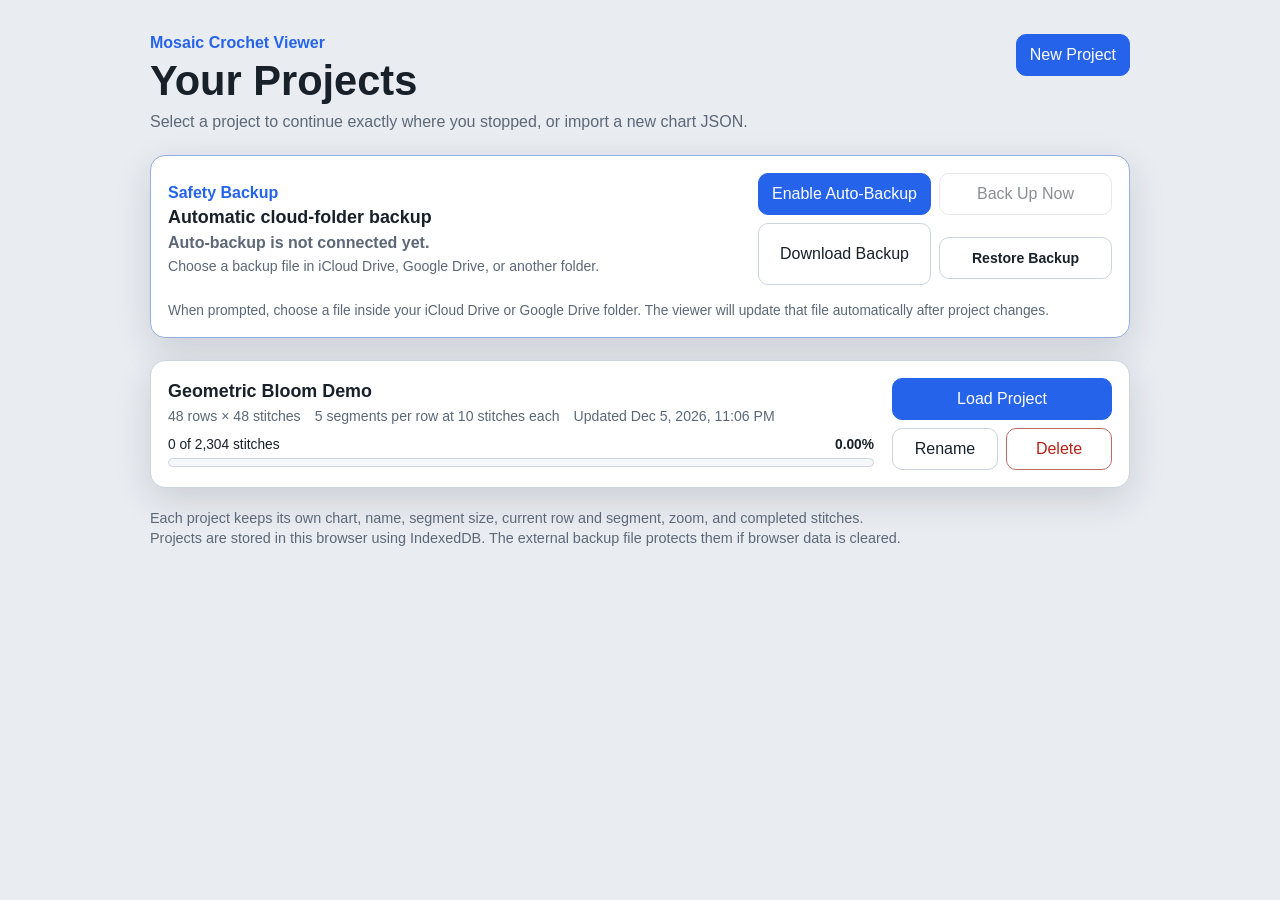
==== viewer.html @ dee134c7 "Add files via upload" ====
<!doctype html>
<html lang="en">
<head>
  <meta charset="utf-8">
  <meta name="viewport" content="width=device-width, initial-scale=1">
  <meta name="color-scheme" content="light dark">
  <title>Mosaic Crochet Viewer</title>
  <link rel="stylesheet" href="viewer.css">
</head>
<body>
  <header class="topbar">
    <div>
      <h1>Mosaic Crochet Viewer</h1>
      <p><strong id="projectName">Loading project...</strong> <span id="chartSummary"></span></p>
    </div>
    <div class="top-actions">
      <button id="changeProject" class="primary" type="button">Change Project</button>
      <button id="newProject" type="button">New Project</button>
      <span id="backupStatusChip" class="backup-chip">Checking backup...</span>
      <button id="backupNow" type="button">Back Up Now</button>
      <button id="exportProgress" type="button">Export progress</button>
      <label class="file-button">
        Import progress
        <input id="importProgress" type="file" accept="application/json,.json">
      </label>
    </div>
  </header>

  <main class="app-layout">
    <aside class="sidebar" aria-label="Chart controls">
      <section class="panel current-panel">
        <h2>Current segment</h2>

        <div class="current-position">
          <div>
            <span class="position-label">Row</span>
            <strong id="currentRow">1</strong>
          </div>
          <div>
            <span class="position-label">Segment</span>
            <strong><span id="currentSegment">1</span> of <span id="segmentTotal">5</span></strong>
          </div>
        </div>

        <p id="segmentRange" class="segment-range">Stitches 1–10</p>

        <div class="segment-size-grid">
          <label>
            Segment size
            <input id="segmentSizeInput" type="number" min="1" max="48" step="1" inputmode="numeric" value="10">
          </label>
          <button id="applySegmentSize" type="button">Apply size</button>
        </div>
        <p id="segmentSizeStatus" class="subtle-note">10 stitches per segment</p>

        <div class="control-grid two">
          <button id="previousSegment" type="button">Previous segment</button>
          <button id="nextSegment" type="button">Next segment</button>
          <button id="toggleSegment" type="button">Complete segment</button>
          <button id="completeNext" class="primary" type="button">Complete &amp; next</button>
        </div>

        <div class="jump-grid">
          <label>
            Row
            <input id="jumpRow" type="number" min="1" max="48" value="1">
          </label>
          <label>
            Segment
            <input id="jumpSegment" type="number" min="1" max="5" value="1">
          </label>
          <button id="jumpButton" type="button">Go</button>
        </div>
      </section>

      <section class="panel">
        <h2>Current segment stitches</h2>
        <dl class="row-details">
          <div>
            <dt>Working color</dt>
            <dd><span id="workingColorSwatch" class="color-swatch"></span><span id="workingColor">-</span></dd>
          </div>
          <div><dt>Stitch range</dt><dd id="detailSegmentRange">1–10</dd></div>
          <div><dt>Segment size</dt><dd id="detailSegmentSize">10 stitches</dd></div>
          <div><dt>Single crochet</dt><dd id="singleCount">0</dd></div>
          <div><dt>Double crochet</dt><dd id="doubleCount">0</dd></div>
          <div><dt>Border stitches</dt><dd id="borderCount">0</dd></div>
          <div><dt>Completed</dt><dd id="segmentCompleted">0 of 10</dd></div>
        </dl>

        <div class="segment-progress-track" role="progressbar" aria-label="Current segment progress" aria-valuemin="0" aria-valuemax="10" aria-valuenow="0">
          <div id="segmentProgressBar" class="segment-progress-bar"></div>
        </div>
      </section>

      <section class="panel">
        <h2>Current row</h2>
        <dl class="row-details">
          <div><dt>Row complete</dt><dd id="rowPercent">0%</dd></div>
        </dl>
        <div class="control-grid two">
          <button id="completeRow" type="button">Complete row</button>
          <button id="clearRow" type="button">Clear row</button>
        </div>
      </section>

      <section class="panel">
        <h2>Overall progress</h2>
        <div class="progress-numbers">
          <strong id="completedCount">0</strong>
          <span>of <span id="totalCount">2,304</span> stitches</span>
        </div>
        <div class="progress-track" role="progressbar" aria-label="Overall chart progress" aria-valuemin="0" aria-valuemax="100" aria-valuenow="0">
          <div id="progressBar" class="progress-bar"></div>
        </div>
        <p id="overallPercent" class="percent-label">0.00%</p>
        <button id="resetProgress" class="danger full" type="button">Reset all progress</button>
      </section>

      <section class="panel">
        <h2>View</h2>

        <label class="range-label" for="cellSize">
          Zoom <span id="cellSizeValue">44 px per stitch</span>
        </label>
        <input id="cellSize" type="range" min="4" max="120" step="1" value="44">

        <p id="retinaInfo" class="render-note">Retina rendering will be detected automatically.</p>

        <div class="control-grid two top-gap">
          <button id="zoomOut" type="button">− Zoom</button>
          <button id="zoomIn" type="button">+ Zoom</button>
          <button id="fitSegment" class="primary" type="button">Fit segment</button>
          <button id="fitWidth" type="button">Fit whole chart</button>
          <button id="scrollCurrent" class="full-grid" type="button">Find current segment</button>
        </div>

        <label class="check-row">
          <input id="focusSegment" type="checkbox" checked>
          Dim everything except the current segment
        </label>
        <label class="check-row"><input id="showGrid" type="checkbox" checked> Show grid lines</label>
        <label class="check-row"><input id="showSymbols" type="checkbox" checked> Show X symbols for double crochet</label>
        <label class="check-row"><input id="showFoundation" type="checkbox"> Show foundation chain</label>
      </section>

      <section class="panel legend-panel">
        <h2>Legend</h2>
        <div id="colorLegend" class="legend-list"></div>
        <div class="stitch-legend">
          <span><strong>blank</strong> single crochet</span>
          <span><strong>×</strong> double crochet</span>
          <span><strong>BS</strong> border stitch</span>
          <span><strong>○</strong> chain</span>
        </div>
      </section>

      <section class="panel tips">
        <h2>Keyboard</h2>
        <p>Left and right move between stitch segments. Up and down move between rows. Space completes or clears the current segment. Enter completes it and advances.</p>
        <p>You can change the segment size to 1, 10, 15, 38, or any other stitch count up to the full row width. Only cells containing an X are double crochet.</p>
      </section>
    </aside>

    <section class="chart-section" aria-label="Interactive crochet chart">
      <div class="chart-toolbar">
        <span id="status" class="status" aria-live="polite">Loading chart...</span>
        <strong id="focusLabel" class="focus-label">Row 1 · Segment 1 · Stitches 1–10</strong>
        <span id="hoverInfo" class="hover-info">Click any cell to select its current-size segment</span>
      </div>

      <div id="chartViewport" class="chart-viewport">
        <div id="chartStage" class="chart-stage">
          <canvas id="chartCanvas" aria-label="Interactive mosaic crochet chart"></canvas>
        </div>
      </div>
    </section>
  </main>

  <!-- Embedded starter chart data keeps viewer.html working when opened directly. -->
  <script id="embeddedChartData" type="application/json">{
  "schemaVersion": 2,
  "chartId": "original-geometric-bloom-demo-v1",
  "title": "Original Geometric Bloom Demo",
  "source": {
    "type": "original demo",
    "description": "Original geometric sampler created for this public repository.",
    "license": "MIT"
  },
  "dimensions": {
    "rows": 48,
    "stitchesPerRow": 48,
    "foundationRow": 0
  },
  "orientation": {
    "jsonRowOrder": "row 1 through row 48",
    "jsonStitchOrder": "stitch 1 through stitch 48",
    "chartDisplayTopRow": 48,
    "chartDisplayBottomRow": 0,
    "chartDisplayLeftStitch": 48,
    "chartDisplayRightStitch": 1
  },
  "palette": {
    "0": {
      "id": 0,
      "name": "Midnight",
      "hex": "#17324D",
      "rgb": [
        23,
        50,
        77
      ]
    },
    "1": {
      "id": 1,
      "name": "Golden Thread",
      "hex": "#E8B84A",
      "rgb": [
        232,
        184,
        74
      ]
    }
  },
  "stitchCodes": {
    "s": "single crochet (blank cell)",
    "d": "double crochet (X)",
    "b": "border stitch (BS)",
    "c": "chain"
  },
  "foundation": {
    "row": 0,
    "workingColor": "A",
    "colors": "000000000000000000000000000000000000000000000000",
    "stitches": "cccccccccccccccccccccccccccccccccccccccccccccccc"
  },
  "binaryRows": [
    "000000000000000000000000000000000000000000000000",
    "000000000000000000000000000000000000000000000000",
    "000000000000000000000000000000000000000000000000",
    "000000000000000000000000000000000000000000000000",
    "000000000000000000000001100000000000000000000000",
    "000000001000000000000000000000000000000100000000",
    "000000011100000000000000000000000000001110000000",
    "000000110110000000000001100000000000011011000000",
    "000001100011000000000011110000000000110001100000",
    "000000110110000000000111111000000000011011000000",
    "000000011100000000001110011100000000001110000000",
    "000000001000000000011100001110000000000100000000",
    "000000000000000000111000000111000000000000000000",
    "000000000000000001110000000011100000000000000000",
    "000000000000000011100001100001110000000000000000",
    "000000000000000111000011110000111000000000000000",
    "000000000000001110000111111000011100000000000000",
    "000000000000011100001110011100001110000000000000",
    "000000000000111000111101101111000111000000000000",
    "000000000001110000111001100111000011100000000000",
    "000000000011100001111101101111100001110000000000",
    "000000000111000011101111111101110000111000000000",
    "000000001110000111000111111000111000011100000000",
    "000010011100001110111111111111011100001110010000",
    "000010011100001110111111111111011100001110010000",
    "000000001110000111000111111000111000011100000000",
    "000000000111000011101111111101110000111000000000",
    "000000000011100001111101101111100001110000000000",
    "000000000001110000111001100111000011100000000000",
    "000000000000111000111101101111000111000000000000",
    "000000000000011100001110011100001110000000000000",
    "000000000000001110000111111000011100000000000000",
    "000000000000000111000011110000111000000000000000",
    "000000000000000011100001100001110000000000000000",
    "000000000000000001110000000011100000000000000000",
    "000000000000000000111000000111000000000000000000",
    "000000001000000000011100001110000000000100000000",
    "000000011100000000001110011100000000001110000000",
    "000000110110000000000111111000000000011011000000",
    "000001100011000000000011110000000000110001100000",
    "000000110110000000000001100000000000011011000000",
    "000000011100000000000000000000000000001110000000",
    "000000001000000000000000000000000000000100000000",
    "000000000000000000000001100000000000000000000000",
    "000000000000000000000000000000000000000000000000",
    "000000000000000000000000000000000000000000000000",
    "000000000000000000000000000000000000000000000000",
    "000000000000000000000000000000000000000000000000"
  ],
  "rows": [
    {
      "number": 1,
      "workingColor": "A",
      "colors": "000000000000000000000000000000000000000000000000",
      "stitches": "bssssssssssssssssssssssssssssssssssssssssssssssb"
    },
    {
      "number": 2,
      "workingColor": "B",
      "colors": "000000000000000000000000000000000000000000000000",
      "stitches": "bssssssssssssssssssssssssssssssssssssssssssssssb"
    },
    {
      "number": 3,
      "workingColor": "A",
      "colors": "000000000000000000000000000000000000000000000000",
      "stitches": "bssssssssssssssssssssssssssssssssssssssssssssssb"
    },
    {
      "number": 4,
      "workingColor": "B",
      "colors": "000000000000000000000000000000000000000000000000",
      "stitches": "bssssssssssssssssssssssssssssssssssssssssssssssb"
    },
    {
      "number": 5,
      "workingColor": "A",
      "colors": "000000000000000000000001100000000000000000000000",
      "stitches": "bssssssssssssssssssssssddssssssssssssssssssssssb"
    },
    {
      "number": 6,
      "workingColor": "B",
      "colors": "000000001000000000000000000000000000000100000000",
      "stitches": "bsssssssdssssssssssssssssssssssssssssssdsssssssb"
    },
    {
      "number": 7,
      "workingColor": "A",
      "colors": "000000011100000000000000000000000000001110000000",
      "stitches": "bssssssdddssssssssssssssssssssssssssssdddssssssb"
    },
    {
      "number": 8,
      "workingColor": "B",
      "colors": "000000110110000000000001100000000000011011000000",
      "stitches": "bsssssddsddssssssssssssddssssssssssssddsddsssssb"
    },
    {
      "number": 9,
      "workingColor": "A",
      "colors": "000001100011000000000011110000000000110001100000",
      "stitches": "bssssddsssddssssssssssddddssssssssssddsssddssssb"
    },
    {
      "number": 10,
      "workingColor": "B",
      "colors": "000000110110000000000111111000000000011011000000",
      "stitches": "bsssssddsddssssssssssddddddssssssssssddsddsssssb"
    },
    {
      "number": 11,
      "workingColor": "A",
      "colors": "000000011100000000001110011100000000001110000000",
      "stitches": "bssssssdddssssssssssdddssdddssssssssssdddssssssb"
    },
    {
      "number": 12,
      "workingColor": "B",
      "colors": "000000001000000000011100001110000000000100000000",
      "stitches": "bsssssssdssssssssssdddssssdddssssssssssdsssssssb"
    },
    {
      "number": 13,
      "workingColor": "A",
      "colors": "000000000000000000111000000111000000000000000000",
      "stitches": "bsssssssssssssssssdddssssssdddsssssssssssssssssb"
    },
    {
      "number": 14,
      "workingColor": "B",
      "colors": "000000000000000001110000000011100000000000000000",
      "stitches": "bssssssssssssssssdddssssssssdddssssssssssssssssb"
    },
    {
      "number": 15,
      "workingColor": "A",
      "colors": "000000000000000011100001100001110000000000000000",
      "stitches": "bsssssssssssssssdddssssddssssdddsssssssssssssssb"
    },
    {
      "number": 16,
      "workingColor": "B",
      "colors": "000000000000000111000011110000111000000000000000",
      "stitches": "bssssssssssssssdddssssddddssssdddssssssssssssssb"
    },
    {
      "number": 17,
      "workingColor": "A",
      "colors": "000000000000001110000111111000011100000000000000",
      "stitches": "bsssssssssssssdddssssddddddssssdddsssssssssssssb"
    },
    {
      "number": 18,
      "workingColor": "B",
      "colors": "000000000000011100001110011100001110000000000000",
      "stitches": "bssssssssssssdddssssdddssdddssssdddssssssssssssb"
    },
    {
      "number": 19,
      "workingColor": "A",
      "colors": "000000000000111000111101101111000111000000000000",
      "stitches": "bsssssssssssdddsssddddsddsddddsssdddsssssssssssb"
    },
    {
      "number": 20,
      "workingColor": "B",
      "colors": "000000000001110000111001100111000011100000000000",
      "stitches": "bssssssssssdddssssdddssddssdddssssdddssssssssssb"
    },
    {
      "number": 21,
      "workingColor": "A",
      "colors": "000000000011100001111101101111100001110000000000",
      "stitches": "bsssssssssdddssssdddddsddsdddddssssdddsssssssssb"
    },
    {
      "number": 22,
      "workingColor": "B",
      "colors": "000000000111000011101111111101110000111000000000",
      "stitches": "bssssssssdddssssdddsddddddddsdddssssdddssssssssb"
    },
    {
      "number": 23,
      "workingColor": "A",
      "colors": "000000001110000111000111111000111000011100000000",
      "stitches": "bsssssssdddssssdddsssddddddsssdddssssdddsssssssb"
    },
    {
      "number": 24,
      "workingColor": "B",
      "colors": "000010011100001110111111111111011100001110010000",
      "stitches": "bsssdssdddssssdddsddddddddddddsdddssssdddssdsssb"
    },
    {
      "number": 25,
      "workingColor": "A",
      "colors": "000010011100001110111111111111011100001110010000",
      "stitches": "bsssdssdddssssdddsddddddddddddsdddssssdddssdsssb"
    },
    {
      "number": 26,
      "workingColor": "B",
      "colors": "000000001110000111000111111000111000011100000000",
      "stitches": "bsssssssdddssssdddsssddddddsssdddssssdddsssssssb"
    },
    {
      "number": 27,
      "workingColor": "A",
      "colors": "000000000111000011101111111101110000111000000000",
      "stitches": "bssssssssdddssssdddsddddddddsdddssssdddssssssssb"
    },
    {
      "number": 28,
      "workingColor": "B",
      "colors": "000000000011100001111101101111100001110000000000",
      "stitches": "bsssssssssdddssssdddddsddsdddddssssdddsssssssssb"
    },
    {
      "number": 29,
      "workingColor": "A",
      "colors": "000000000001110000111001100111000011100000000000",
      "stitches": "bssssssssssdddssssdddssddssdddssssdddssssssssssb"
    },
    {
      "number": 30,
      "workingColor": "B",
      "colors": "000000000000111000111101101111000111000000000000",
      "stitches": "bsssssssssssdddsssddddsddsddddsssdddsssssssssssb"
    },
    {
      "number": 31,
      "workingColor": "A",
      "colors": "000000000000011100001110011100001110000000000000",
      "stitches": "bssssssssssssdddssssdddssdddssssdddssssssssssssb"
    },
    {
      "number": 32,
      "workingColor": "B",
      "colors": "000000000000001110000111111000011100000000000000",
      "stitches": "bsssssssssssssdddssssddddddssssdddsssssssssssssb"
    },
    {
      "number": 33,
      "workingColor": "A",
      "colors": "000000000000000111000011110000111000000000000000",
      "stitches": "bssssssssssssssdddssssddddssssdddssssssssssssssb"
    },
    {
      "number": 34,
      "workingColor": "B",
      "colors": "000000000000000011100001100001110000000000000000",
      "stitches": "bsssssssssssssssdddssssddssssdddsssssssssssssssb"
    },
    {
      "number": 35,
      "workingColor": "A",
      "colors": "000000000000000001110000000011100000000000000000",
      "stitches": "bssssssssssssssssdddssssssssdddssssssssssssssssb"
    },
    {
      "number": 36,
      "workingColor": "B",
      "colors": "000000000000000000111000000111000000000000000000",
      "stitches": "bsssssssssssssssssdddssssssdddsssssssssssssssssb"
    },
    {
      "number": 37,
      "workingColor": "A",
      "colors": "000000001000000000011100001110000000000100000000",
      "stitches": "bsssssssdssssssssssdddssssdddssssssssssdsssssssb"
    },
    {
      "number": 38,
      "workingColor": "B",
      "colors": "000000011100000000001110011100000000001110000000",
      "stitches": "bssssssdddssssssssssdddssdddssssssssssdddssssssb"
    },
    {
      "number": 39,
      "workingColor": "A",
      "colors": "000000110110000000000111111000000000011011000000",
      "stitches": "bsssssddsddssssssssssddddddssssssssssddsddsssssb"
    },
    {
      "number": 40,
      "workingColor": "B",
      "colors": "000001100011000000000011110000000000110001100000",
      "stitches": "bssssddsssddssssssssssddddssssssssssddsssddssssb"
    },
    {
      "number": 41,
      "workingColor": "A",
      "colors": "000000110110000000000001100000000000011011000000",
      "stitches": "bsssssddsddssssssssssssddssssssssssssddsddsssssb"
    },
    {
      "number": 42,
      "workingColor": "B",
      "colors": "000000011100000000000000000000000000001110000000",
      "stitches": "bssssssdddssssssssssssssssssssssssssssdddssssssb"
    },
    {
      "number": 43,
      "workingColor": "A",
      "colors": "000000001000000000000000000000000000000100000000",
      "stitches": "bsssssssdssssssssssssssssssssssssssssssdsssssssb"
    },
    {
      "number": 44,
      "workingColor": "B",
      "colors": "000000000000000000000001100000000000000000000000",
      "stitches": "bssssssssssssssssssssssddssssssssssssssssssssssb"
    },
    {
      "number": 45,
      "workingColor": "A",
      "colors": "000000000000000000000000000000000000000000000000",
      "stitches": "bssssssssssssssssssssssssssssssssssssssssssssssb"
    },
    {
      "number": 46,
      "workingColor": "B",
      "colors": "000000000000000000000000000000000000000000000000",
      "stitches": "bssssssssssssssssssssssssssssssssssssssssssssssb"
    },
    {
      "number": 47,
      "workingColor": "A",
      "colors": "000000000000000000000000000000000000000000000000",
      "stitches": "bssssssssssssssssssssssssssssssssssssssssssssssb"
    },
    {
      "number": 48,
      "workingColor": "B",
      "colors": "000000000000000000000000000000000000000000000000",
      "stitches": "bssssssssssssssssssssssssssssssssssssssssssssssb"
    }
  ]
}</script>
  <script src="project-store.js"></script>
  <script src="viewer.js"></script>
</body>
</html>
---- viewer.css ----
:root {
  color-scheme: light dark;
  --page: #e9edf2;
  --panel: #ffffff;
  --panel-soft: #f5f7fa;
  --text: #18202a;
  --muted: #5c6877;
  --border: #ccd4de;
  --accent: #2563eb;
  --accent-text: #ffffff;
  --danger: #b42318;
  --current: #ffb703;
  --shadow: 0 7px 24px rgba(20, 30, 45, 0.12);
}

* { box-sizing: border-box; }

html,
body {
  min-height: 100%;
  margin: 0;
}

body {
  background: var(--page);
  color: var(--text);
  font-family: Inter, ui-sans-serif, -apple-system, BlinkMacSystemFont, "Segoe UI", sans-serif;
}

button,
input {
  font: inherit;
}

button,
.file-button {
  min-height: 40px;
  border: 1px solid var(--border);
  border-radius: 10px;
  background: var(--panel);
  color: var(--text);
  padding: 8px 12px;
  cursor: pointer;
}

button:hover,
.file-button:hover {
  filter: brightness(0.97);
}

button:focus-visible,
input:focus-visible,
.file-button:focus-within {
  outline: 3px solid color-mix(in srgb, var(--accent) 42%, transparent);
  outline-offset: 2px;
}

button.primary {
  border-color: var(--accent);
  background: var(--accent);
  color: var(--accent-text);
}

button.danger {
  color: var(--danger);
  border-color: color-mix(in srgb, var(--danger) 55%, var(--border));
}

button.full {
  width: 100%;
}

input[type="number"] {
  width: 100%;
  min-height: 40px;
  border: 1px solid var(--border);
  border-radius: 9px;
  background: var(--panel);
  color: var(--text);
  padding: 7px 9px;
}

input[type="range"] {
  width: 100%;
}

.file-button {
  display: inline-flex;
  align-items: center;
  justify-content: center;
}

.file-button input {
  position: absolute;
  width: 1px;
  height: 1px;
  opacity: 0;
  pointer-events: none;
}

.topbar {
  min-height: 76px;
  display: flex;
  align-items: center;
  justify-content: space-between;
  gap: 20px;
  padding: 14px 18px;
  border-bottom: 1px solid var(--border);
  background: var(--panel);
}

.topbar h1 {
  margin: 0;
  font-size: 1.35rem;
}

.topbar p {
  margin: 4px 0 0;
  color: var(--muted);
}

.top-actions {
  display: flex;
  flex-wrap: wrap;
  gap: 8px;
}

.app-layout {
  display: grid;
  grid-template-columns: 350px minmax(0, 1fr);
  height: calc(100vh - 76px);
  min-height: 620px;
}

.sidebar {
  overflow-y: auto;
  padding: 14px;
  border-right: 1px solid var(--border);
  background: var(--panel-soft);
}

.panel {
  margin-bottom: 12px;
  padding: 13px;
  border: 1px solid var(--border);
  border-radius: 13px;
  background: var(--panel);
}

.panel h2 {
  margin: 0 0 10px;
  font-size: 1rem;
}

.current-panel {
  border-color: color-mix(in srgb, var(--accent) 45%, var(--border));
}

.current-position {
  display: grid;
  grid-template-columns: 1fr 1fr;
  gap: 9px;
  margin-bottom: 8px;
}

.current-position > div {
  border: 1px solid var(--border);
  border-radius: 10px;
  background: var(--panel-soft);
  padding: 9px 10px;
}

.position-label {
  display: block;
  margin-bottom: 2px;
  color: var(--muted);
  font-size: 0.78rem;
}

.current-position strong {
  font-size: 1.28rem;
}

.segment-range {
  margin: 8px 0 11px;
  text-align: center;
  color: var(--muted);
  font-weight: 600;
}

.control-grid {
  display: grid;
  gap: 8px;
}

.control-grid.two {
  grid-template-columns: repeat(2, minmax(0, 1fr));
}

.full-grid {
  grid-column: 1 / -1;
}

.top-gap {
  margin-top: 10px;
}

.jump-grid {
  display: grid;
  grid-template-columns: 1fr 1fr auto;
  align-items: end;
  gap: 7px;
  margin-top: 10px;
}

.jump-grid label,
.range-label {
  display: block;
  color: var(--muted);
  font-size: 0.85rem;
}

.jump-grid input {
  margin-top: 4px;
}

.row-details {
  display: grid;
  gap: 7px;
  margin: 0 0 11px;
}

.row-details > div {
  display: flex;
  justify-content: space-between;
  gap: 12px;
}

.row-details dt {
  color: var(--muted);
}

.row-details dd {
  display: inline-flex;
  align-items: center;
  gap: 6px;
  margin: 0;
  text-align: right;
  font-weight: 600;
}

.color-swatch {
  width: 15px;
  height: 15px;
  border: 1px solid rgba(0, 0, 0, 0.3);
  border-radius: 4px;
}

.progress-numbers {
  display: flex;
  align-items: baseline;
  gap: 6px;
}

.progress-numbers strong {
  font-size: 1.45rem;
}

.progress-numbers span {
  color: var(--muted);
}

.progress-track,
.segment-progress-track {
  height: 12px;
  overflow: hidden;
  margin-top: 10px;
  border: 1px solid var(--border);
  border-radius: 999px;
  background: var(--panel-soft);
}

.progress-bar,
.segment-progress-bar {
  width: 0;
  height: 100%;
  background: var(--accent);
  transition: width 120ms ease;
}

.segment-progress-bar {
  background: var(--current);
}

.percent-label {
  margin: 7px 0 10px;
  text-align: right;
  color: var(--muted);
}

.render-note {
  margin: 7px 0 0;
  color: var(--muted);
  font-size: 0.82rem;
  line-height: 1.35;
}

.check-row {
  display: flex;
  align-items: center;
  gap: 8px;
  margin-top: 10px;
  cursor: pointer;
}

.legend-list,
.stitch-legend {
  display: grid;
  gap: 7px;
}

.legend-color {
  display: flex;
  align-items: center;
  gap: 8px;
}

.legend-chip {
  width: 24px;
  height: 18px;
  border: 1px solid rgba(0, 0, 0, 0.28);
  border-radius: 4px;
}

.stitch-legend {
  grid-template-columns: 1fr 1fr;
  margin-top: 12px;
  font-size: 0.86rem;
}

.tips p {
  margin: 6px 0 0;
  color: var(--muted);
  font-size: 0.87rem;
  line-height: 1.4;
}

.chart-section {
  min-width: 0;
  min-height: 0;
  display: grid;
  grid-template-rows: auto minmax(0, 1fr);
}

.chart-toolbar {
  display: grid;
  grid-template-columns: minmax(100px, 1fr) auto minmax(180px, 1fr);
  align-items: center;
  gap: 12px;
  padding: 10px 14px;
  border-bottom: 1px solid var(--border);
  background: var(--panel);
}

.status,
.hover-info {
  color: var(--muted);
  font-size: 0.9rem;
}

.hover-info {
  text-align: right;
}

.focus-label {
  border: 1px solid color-mix(in srgb, var(--current) 65%, var(--border));
  border-radius: 999px;
  background: color-mix(in srgb, var(--current) 18%, var(--panel));
  padding: 6px 12px;
  text-align: center;
  white-space: nowrap;
}

.chart-viewport {
  position: relative;
  min-height: 0;
  overflow: auto;
  background:
    linear-gradient(45deg, rgba(100, 110, 125, 0.08) 25%, transparent 25%),
    linear-gradient(-45deg, rgba(100, 110, 125, 0.08) 25%, transparent 25%),
    linear-gradient(45deg, transparent 75%, rgba(100, 110, 125, 0.08) 75%),
    linear-gradient(-45deg, transparent 75%, rgba(100, 110, 125, 0.08) 75%);
  background-position: 0 0, 0 12px, 12px -12px, -12px 0;
  background-size: 24px 24px;
}

.chart-stage {
  position: relative;
  background: #ffffff;
  box-shadow: var(--shadow);
}

#chartCanvas {
  position: absolute;
  display: block;
  background: #ffffff;
  cursor: pointer;
  touch-action: none;
}

@media (max-width: 1000px) {
  .chart-toolbar {
    grid-template-columns: 1fr;
  }

  .hover-info,
  .focus-label {
    text-align: left;
  }

  .focus-label {
    justify-self: start;
  }
}

@media (max-width: 840px) {
  .topbar {
    align-items: flex-start;
    flex-direction: column;
  }

  .app-layout {
    grid-template-columns: 1fr;
    height: auto;
    min-height: 0;
  }

  .sidebar {
    max-height: none;
    border-right: 0;
    border-bottom: 1px solid var(--border);
  }

  .chart-section {
    min-height: 75vh;
  }
}

@media (prefers-color-scheme: dark) {
  :root {
    --page: #10151c;
    --panel: #19212b;
    --panel-soft: #222c38;
    --text: #edf2f8;
    --muted: #aab6c5;
    --border: #3a4656;
    --accent: #78a7ff;
    --accent-text: #08111e;
    --danger: #ff9088;
    --shadow: 0 8px 28px rgba(0, 0, 0, 0.38);
  }
}


.segment-size-grid {
  display: grid;
  grid-template-columns: 1fr auto;
  align-items: end;
  gap: 7px;
  margin: 0 0 10px;
}

.segment-size-grid label {
  display: block;
  color: var(--muted);
  font-size: 0.85rem;
}

.segment-size-grid input {
  margin-top: 4px;
}

.subtle-note {
  margin: 0 0 10px;
  color: var(--muted);
  font-size: 0.83rem;
  line-height: 1.35;
}

@media (max-width: 520px) {
  .segment-size-grid {
    grid-template-columns: 1fr;
  }
}


.backup-chip {
  display: inline-flex;
  align-items: center;
  min-height: 34px;
  border: 1px solid var(--border);
  border-radius: 999px;
  background: var(--panel-soft);
  color: var(--muted);
  padding: 5px 10px;
  font-size: 0.82rem;
  white-space: nowrap;
}

.backup-chip.success {
  border-color: color-mix(in srgb, #16a34a 50%, var(--border));
  color: #15803d;
}

.backup-chip.warning {
  border-color: color-mix(in srgb, var(--danger) 50%, var(--border));
  color: var(--danger);
}

@media (prefers-color-scheme: dark) {
  .backup-chip.success {
    color: #86efac;
  }
}
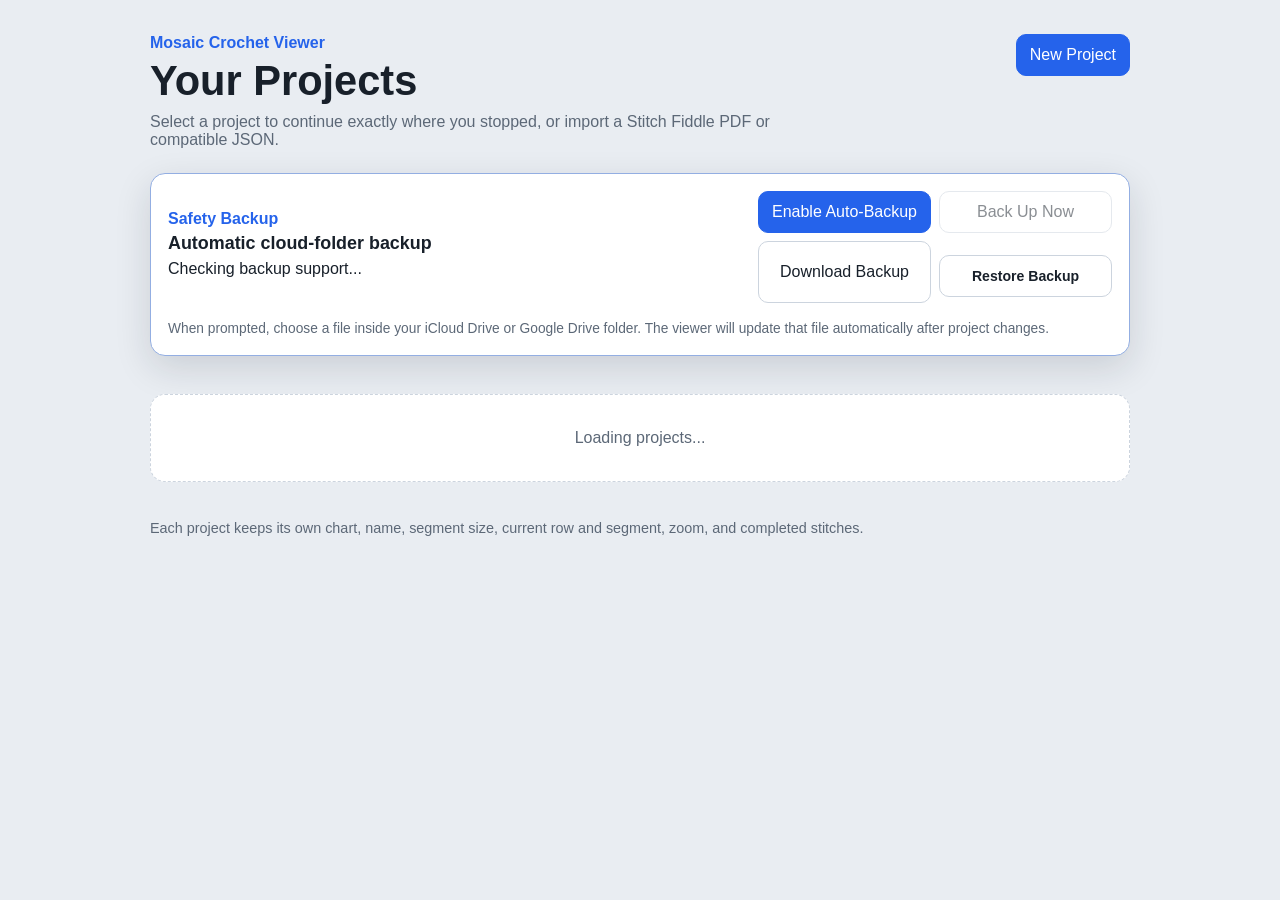
==== commit ec169a4d: "Add files via upload" ====
--- a/viewer.html
+++ b/viewer.html
@@ -5,7 +5,7 @@
   <meta name="viewport" content="width=device-width, initial-scale=1">
   <meta name="color-scheme" content="light dark">
   <title>Mosaic Crochet Viewer</title>
-  <link rel="stylesheet" href="viewer.css">
+  <link rel="stylesheet" href="viewer.css?v=3">
 </head>
 <body>
   <header class="topbar">
@@ -575,7 +575,7 @@
     }
   ]
 }</script>
-  <script src="project-store.js"></script>
-  <script src="viewer.js"></script>
+  <script src="project-store.js?v=3"></script>
+  <script src="viewer.js?v=3"></script>
 </body>
 </html>
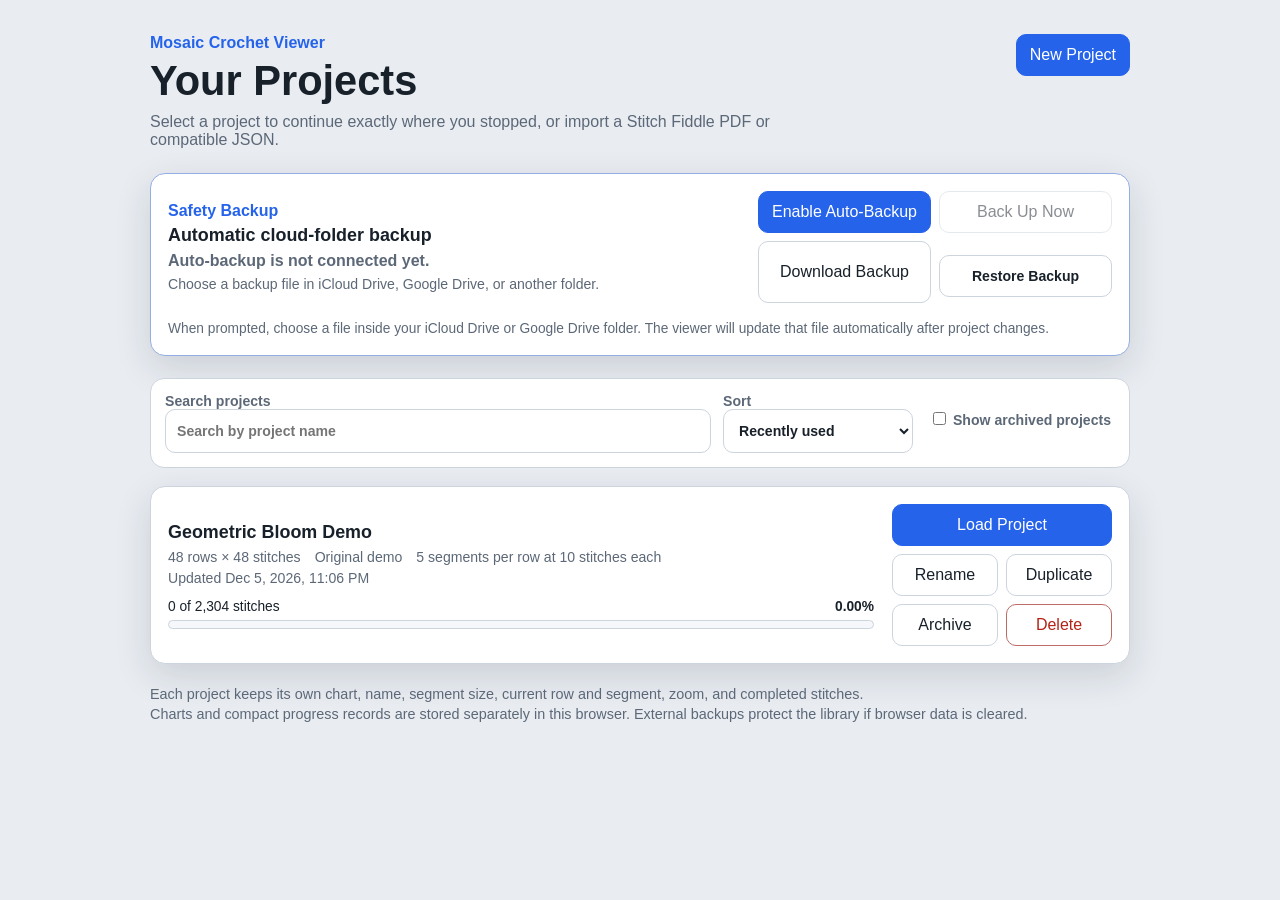
==== commit dd09a153: "Add files via upload" ====
--- a/viewer.html
+++ b/viewer.html
@@ -4,8 +4,13 @@
   <meta charset="utf-8">
   <meta name="viewport" content="width=device-width, initial-scale=1">
   <meta name="color-scheme" content="light dark">
+  <meta name="theme-color" content="#7c3aed">
+  <meta name="apple-mobile-web-app-capable" content="yes">
+  <meta name="apple-mobile-web-app-status-bar-style" content="default">
+  <link rel="manifest" href="manifest.webmanifest">
+  <link rel="apple-touch-icon" href="icons/apple-touch-icon.png">
   <title>Mosaic Crochet Viewer</title>
-  <link rel="stylesheet" href="viewer.css?v=3">
+  <link rel="stylesheet" href="viewer.css?v=4">
 </head>
 <body>
   <header class="topbar">
@@ -16,6 +21,8 @@
     <div class="top-actions">
       <button id="changeProject" class="primary" type="button">Change Project</button>
       <button id="newProject" type="button">New Project</button>
+      <button id="toggleCrochetMode" type="button">Crochet Mode</button>
+      <button id="undoAction" type="button" disabled>Undo</button>
       <span id="backupStatusChip" class="backup-chip">Checking backup...</span>
       <button id="backupNow" type="button">Back Up Now</button>
       <button id="exportProgress" type="button">Export progress</button>
@@ -29,7 +36,7 @@
   <main class="app-layout">
     <aside class="sidebar" aria-label="Chart controls">
       <section class="panel current-panel">
-        <h2>Current segment</h2>
+        <h2>Current position</h2>
 
         <div class="current-position">
           <div>
@@ -40,6 +47,10 @@
             <span class="position-label">Segment</span>
             <strong><span id="currentSegment">1</span> of <span id="segmentTotal">5</span></strong>
           </div>
+          <div>
+            <span class="position-label">Stitch</span>
+            <strong id="currentStitch">1</strong>
+          </div>
         </div>
 
         <p id="segmentRange" class="segment-range">Stitches 1–10</p>
@@ -58,6 +69,16 @@
           <button id="nextSegment" type="button">Next segment</button>
           <button id="toggleSegment" type="button">Complete segment</button>
           <button id="completeNext" class="primary" type="button">Complete &amp; next</button>
+        </div>
+
+        <div class="stitch-control-block">
+          <p class="subtle-note"><strong>Exact stitch:</strong> <span id="stitchPositionLabel">1 of 10 in this segment</span></p>
+          <div class="control-grid two">
+            <button id="previousStitch" type="button">Previous stitch</button>
+            <button id="nextStitch" type="button">Next stitch</button>
+            <button id="toggleStitch" type="button">Complete stitch</button>
+            <button id="completeStitchNext" class="primary" type="button">Complete stitch &amp; next</button>
+          </div>
         </div>
 
         <div class="jump-grid">
@@ -93,6 +114,21 @@
         </div>
       </section>
 
+      <section class="panel row-change-panel" aria-live="polite">
+        <h2>Row guidance</h2>
+        <div class="row-guidance">
+          <div>
+            <span class="position-label">Current row color</span>
+            <strong><span id="currentRowColorSwatch" class="color-swatch"></span> <span id="currentRowColor">-</span></strong>
+          </div>
+          <div>
+            <span class="position-label">Next row color</span>
+            <strong><span id="nextRowColorSwatch" class="color-swatch"></span> <span id="nextRowColor">-</span></strong>
+          </div>
+        </div>
+        <p id="colorChangeNotice" class="subtle-note">Row color guidance will appear here.</p>
+      </section>
+
       <section class="panel">
         <h2>Current row</h2>
         <dl class="row-details">
@@ -132,7 +168,7 @@
           <button id="zoomIn" type="button">+ Zoom</button>
           <button id="fitSegment" class="primary" type="button">Fit segment</button>
           <button id="fitWidth" type="button">Fit whole chart</button>
-          <button id="scrollCurrent" class="full-grid" type="button">Find current segment</button>
+          <button id="scrollCurrent" class="full-grid" type="button">Find active stitch</button>
         </div>
 
         <label class="check-row">
@@ -142,6 +178,14 @@
         <label class="check-row"><input id="showGrid" type="checkbox" checked> Show grid lines</label>
         <label class="check-row"><input id="showSymbols" type="checkbox" checked> Show X symbols for double crochet</label>
         <label class="check-row"><input id="showFoundation" type="checkbox"> Show foundation chain</label>
+        <label class="check-row"><input id="autoCenter" type="checkbox" checked> Keep the active stitch centered</label>
+      </section>
+
+      <section class="panel yarn-editor-panel">
+        <h2>Yarn colors</h2>
+        <p class="subtle-note">Rename or recolor the chart for the yarn being used. Pattern stitches are unchanged.</p>
+        <div id="yarnColorEditor" class="yarn-color-editor"></div>
+        <button id="saveYarnColors" type="button" class="full">Save yarn colors</button>
       </section>
 
       <section class="panel legend-panel">
@@ -157,7 +201,7 @@
 
       <section class="panel tips">
         <h2>Keyboard</h2>
-        <p>Left and right move between stitch segments. Up and down move between rows. Space completes or clears the current segment. Enter completes it and advances.</p>
+        <p>Left and right move between exact stitches. Up and down move between rows. Space completes or clears the active stitch. Enter completes it and advances. Bracket keys move between segments.</p>
         <p>You can change the segment size to 1, 10, 15, 38, or any other stitch count up to the full row width. Only cells containing an X are double crochet.</p>
       </section>
     </aside>
@@ -166,7 +210,7 @@
       <div class="chart-toolbar">
         <span id="status" class="status" aria-live="polite">Loading chart...</span>
         <strong id="focusLabel" class="focus-label">Row 1 · Segment 1 · Stitches 1–10</strong>
-        <span id="hoverInfo" class="hover-info">Click any cell to select its current-size segment</span>
+        <span id="hoverInfo" class="hover-info">Tap any cell to select that exact stitch</span>
       </div>
 
       <div id="chartViewport" class="chart-viewport">
@@ -176,6 +220,17 @@
       </div>
     </section>
   </main>
+
+  <nav id="mobileCrochetDock" class="mobile-crochet-dock" aria-label="Crochet controls">
+    <button id="mobilePrevious" type="button" aria-label="Previous stitch">←</button>
+    <button id="mobileUndo" type="button" disabled>Undo</button>
+    <div class="mobile-position">
+      <strong id="mobilePosition">Row 1 · Stitch 1</strong>
+      <span id="mobileRange">Segment 1</span>
+    </div>
+    <button id="mobileCompleteNext" class="primary" type="button">Complete &amp; Next</button>
+    <button id="mobileNext" type="button" aria-label="Next stitch">→</button>
+  </nav>
 
   <!-- Embedded starter chart data keeps viewer.html working when opened directly. -->
   <script id="embeddedChartData" type="application/json">{
@@ -575,7 +630,8 @@
     }
   ]
 }</script>
-  <script src="project-store.js?v=3"></script>
-  <script src="viewer.js?v=3"></script>
+  <script src="project-store.js?v=4"></script>
+  <script src="viewer.js?v=4"></script>
+  <script src="pwa.js?v=4"></script>
 </body>
 </html>
--- a/viewer.css
+++ b/viewer.css
@@ -522,3 +522,331 @@
     color: #86efac;
   }
 }
+
+
+/* Stability & Mobile release additions */
+.hidden {
+  display: none !important;
+}
+
+.current-position {
+  grid-template-columns: repeat(3, minmax(0, 1fr));
+}
+
+.stitch-control-block {
+  margin-top: 12px;
+  padding-top: 11px;
+  border-top: 1px solid var(--border);
+}
+
+.row-guidance {
+  display: grid;
+  grid-template-columns: 1fr 1fr;
+  gap: 9px;
+}
+
+.row-guidance > div {
+  border: 1px solid var(--border);
+  border-radius: 10px;
+  background: var(--panel-soft);
+  padding: 9px 10px;
+}
+
+.row-guidance strong {
+  display: flex;
+  align-items: center;
+  gap: 6px;
+  margin-top: 3px;
+  font-size: 0.88rem;
+}
+
+.color-change-alert {
+  border-left: 4px solid var(--current);
+  padding-left: 9px;
+  color: var(--text);
+  font-weight: 650;
+}
+
+.yarn-color-editor {
+  display: grid;
+  gap: 10px;
+  margin-bottom: 10px;
+}
+
+.yarn-color-row {
+  display: grid;
+  grid-template-columns: auto minmax(0, 1fr) 84px;
+  align-items: end;
+  gap: 8px;
+  padding: 9px;
+  border: 1px solid var(--border);
+  border-radius: 10px;
+  background: var(--panel-soft);
+}
+
+.yarn-color-row > strong {
+  align-self: center;
+  min-width: 58px;
+}
+
+.yarn-color-row label {
+  display: grid;
+  gap: 4px;
+  color: var(--muted);
+  font-size: 0.78rem;
+}
+
+.yarn-color-row input[type="text"] {
+  width: 100%;
+  min-width: 0;
+  min-height: 39px;
+  border: 1px solid var(--border);
+  border-radius: 8px;
+  background: var(--panel);
+  color: var(--text);
+  padding: 7px 8px;
+}
+
+.yarn-color-row input[type="color"] {
+  width: 100%;
+  min-height: 39px;
+  border: 1px solid var(--border);
+  border-radius: 8px;
+  background: var(--panel);
+  padding: 3px;
+}
+
+.mobile-crochet-dock {
+  display: none;
+}
+
+#chartCanvas {
+  touch-action: pan-x pan-y pinch-zoom;
+}
+
+body.crochet-mode .sidebar > .panel:not(.current-panel):not(.row-change-panel) {
+  display: none;
+}
+
+body.crochet-mode .sidebar {
+  padding-bottom: 92px;
+}
+
+body.crochet-mode .chart-toolbar .status,
+body.crochet-mode .chart-toolbar .hover-info {
+  display: none;
+}
+
+body.crochet-mode .chart-toolbar {
+  grid-template-columns: 1fr;
+}
+
+body.crochet-mode .focus-label {
+  justify-self: stretch;
+  text-align: center;
+}
+
+@media (max-width: 840px) {
+  body {
+    padding-bottom: calc(82px + env(safe-area-inset-bottom));
+  }
+
+  .topbar {
+    position: relative;
+    z-index: 6;
+  }
+
+  .top-actions {
+    width: 100%;
+  }
+
+  .top-actions > * {
+    flex: 1 1 auto;
+  }
+
+  .app-layout {
+    display: flex;
+    flex-direction: column;
+  }
+
+  .chart-section {
+    order: 1;
+    min-height: 72dvh;
+  }
+
+  .sidebar {
+    order: 2;
+  }
+
+  .chart-toolbar {
+    position: sticky;
+    top: 0;
+    z-index: 5;
+  }
+
+  .chart-viewport {
+    min-height: 64dvh;
+    overscroll-behavior: contain;
+    -webkit-overflow-scrolling: touch;
+  }
+
+  .mobile-crochet-dock {
+    position: fixed;
+    z-index: 30;
+    right: 0;
+    bottom: 0;
+    left: 0;
+    display: grid;
+    grid-template-columns: 48px 60px minmax(0, 1fr) minmax(122px, auto) 48px;
+    align-items: center;
+    gap: 6px;
+    min-height: 72px;
+    border-top: 1px solid var(--border);
+    background: color-mix(in srgb, var(--panel) 94%, transparent);
+    padding:
+      7px
+      8px
+      calc(7px + env(safe-area-inset-bottom));
+    box-shadow: 0 -8px 28px rgba(0, 0, 0, 0.18);
+    backdrop-filter: blur(16px);
+  }
+
+  .mobile-crochet-dock button {
+    min-height: 48px;
+    padding: 6px 8px;
+  }
+
+  .mobile-position {
+    min-width: 0;
+    text-align: center;
+  }
+
+  .mobile-position strong,
+  .mobile-position span {
+    display: block;
+    overflow: hidden;
+    text-overflow: ellipsis;
+    white-space: nowrap;
+  }
+
+  .mobile-position strong {
+    font-size: 0.84rem;
+  }
+
+  .mobile-position span {
+    margin-top: 2px;
+    color: var(--muted);
+    font-size: 0.72rem;
+  }
+
+  body.crochet-mode .topbar {
+    display: none;
+  }
+
+  body.crochet-mode .sidebar {
+    display: none;
+  }
+
+  body.crochet-mode .app-layout {
+    height: calc(100dvh - 72px - env(safe-area-inset-bottom));
+  }
+
+  body.crochet-mode .chart-section {
+    min-height: 100%;
+    height: 100%;
+  }
+
+  body.crochet-mode .chart-viewport {
+    min-height: 0;
+    height: 100%;
+  }
+}
+
+@media (max-width: 570px) {
+  .current-position {
+    grid-template-columns: repeat(3, minmax(0, 1fr));
+  }
+
+  .current-position strong {
+    font-size: 1.05rem;
+  }
+
+  .row-guidance {
+    grid-template-columns: 1fr;
+  }
+
+  .yarn-color-row {
+    grid-template-columns: 1fr 74px;
+  }
+
+  .yarn-color-row > strong {
+    grid-column: 1 / -1;
+  }
+
+  .mobile-crochet-dock {
+    grid-template-columns: 42px 52px minmax(0, 1fr) minmax(106px, auto) 42px;
+    padding-left: 5px;
+    padding-right: 5px;
+  }
+
+  .mobile-crochet-dock button {
+    min-height: 46px;
+    font-size: 0.78rem;
+  }
+
+  .mobile-crochet-dock button:first-child,
+  .mobile-crochet-dock button:last-child {
+    font-size: 1.15rem;
+  }
+}
+
+@media (max-width: 390px) {
+  .mobile-crochet-dock {
+    grid-template-columns: 40px 48px minmax(0, 1fr) 96px 40px;
+    gap: 4px;
+  }
+
+  .mobile-position strong {
+    font-size: 0.75rem;
+  }
+
+  .mobile-position span {
+    font-size: 0.66rem;
+  }
+}
+
+
+.pwa-update-banner {
+  position: fixed;
+  z-index: 100;
+  right: 14px;
+  bottom: calc(14px + env(safe-area-inset-bottom));
+  left: auto;
+  display: flex;
+  align-items: center;
+  gap: 12px;
+  max-width: min(420px, calc(100% - 28px));
+  border: 1px solid var(--border);
+  border-radius: 12px;
+  background: var(--panel);
+  color: var(--text);
+  padding: 10px 12px;
+  box-shadow: 0 12px 38px rgba(0, 0, 0, 0.24);
+}
+
+.pwa-update-banner span {
+  flex: 1;
+}
+
+.pwa-update-banner button {
+  min-height: 36px;
+}
+
+@media (max-width: 600px) {
+  .pwa-update-banner {
+    right: 8px;
+    bottom: calc(86px + env(safe-area-inset-bottom));
+    left: 8px;
+    max-width: none;
+  }
+}
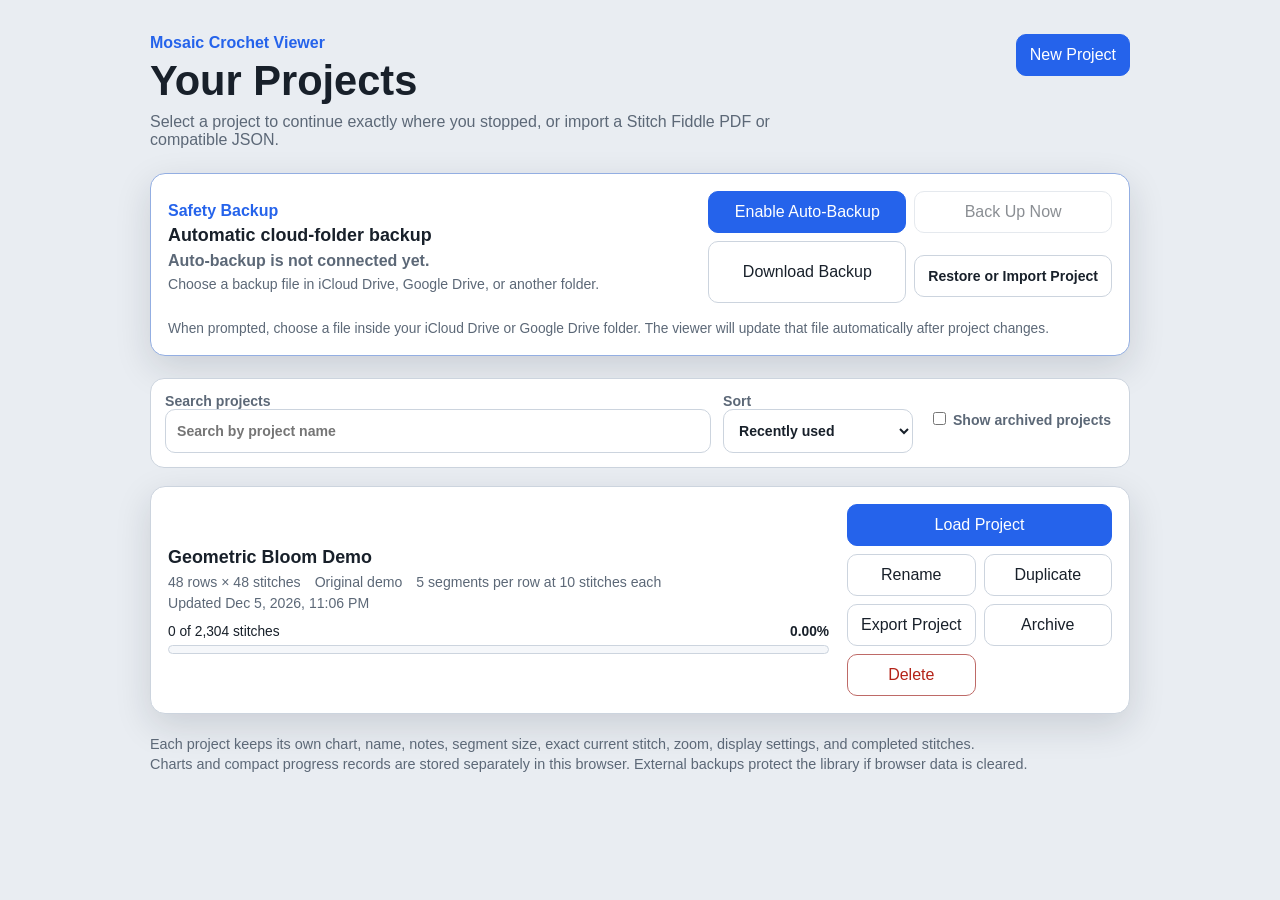
==== commit 7db92d89: "Add files via upload" ====
--- a/viewer.html
+++ b/viewer.html
@@ -10,7 +10,7 @@
   <link rel="manifest" href="manifest.webmanifest">
   <link rel="apple-touch-icon" href="icons/apple-touch-icon.png">
   <title>Mosaic Crochet Viewer</title>
-  <link rel="stylesheet" href="viewer.css?v=4">
+  <link rel="stylesheet" href="viewer.css?v=6">
 </head>
 <body>
   <header class="topbar">
@@ -23,6 +23,8 @@
       <button id="newProject" type="button">New Project</button>
       <button id="toggleCrochetMode" type="button">Crochet Mode</button>
       <button id="undoAction" type="button" disabled>Undo</button>
+      <button id="toggleInteractionLock" type="button">Lock Controls</button>
+      <button id="exportProject" type="button">Export Project</button>
       <span id="backupStatusChip" class="backup-chip">Checking backup...</span>
       <button id="backupNow" type="button">Back Up Now</button>
       <button id="exportProgress" type="button">Export progress</button>
@@ -168,7 +170,7 @@
           <button id="zoomIn" type="button">+ Zoom</button>
           <button id="fitSegment" class="primary" type="button">Fit segment</button>
           <button id="fitWidth" type="button">Fit whole chart</button>
-          <button id="scrollCurrent" class="full-grid" type="button">Find active stitch</button>
+          <button id="scrollCurrent" class="full-grid" type="button">Find current segment</button>
         </div>
 
         <label class="check-row">
@@ -178,7 +180,55 @@
         <label class="check-row"><input id="showGrid" type="checkbox" checked> Show grid lines</label>
         <label class="check-row"><input id="showSymbols" type="checkbox" checked> Show X symbols for double crochet</label>
         <label class="check-row"><input id="showFoundation" type="checkbox"> Show foundation chain</label>
-        <label class="check-row"><input id="autoCenter" type="checkbox" checked> Keep the active stitch centered</label>
+
+        <label class="select-label" for="scrollMode">
+          Automatic chart movement
+          <select id="scrollMode">
+            <option value="center">Center working segment</option>
+            <option value="visible">Keep working segment visible</option>
+            <option value="off">Do not move automatically</option>
+          </select>
+        </label>
+
+        <label class="check-row"><input id="keepScreenAwake" type="checkbox"> Keep screen awake while crocheting</label>
+        <p id="wakeLockStatus" class="subtle-note" aria-live="polite">Screen-awake support will be checked automatically.</p>
+        <button id="sidebarInteractionLock" type="button" class="full">Lock accidental taps</button>
+      </section>
+
+      <section class="panel project-details-panel">
+        <h2>Project details</h2>
+        <div class="notes-grid">
+          <label>
+            Yarn brand or line
+            <input id="yarnBrand" type="text" maxlength="240" placeholder="Example: I Love This Yarn">
+          </label>
+          <label>
+            Hook size
+            <input id="hookSize" type="text" maxlength="240" placeholder="Example: 5.5 mm">
+          </label>
+          <label>
+            Gauge
+            <input id="gauge" type="text" maxlength="240" placeholder="Example: 14 stitches = 4 inches">
+          </label>
+          <label>
+            Start date
+            <input id="projectStartDate" type="date">
+          </label>
+        </div>
+        <label class="textarea-label" for="projectNotes">Project notes</label>
+        <textarea id="projectNotes" rows="5" maxlength="5000" placeholder="Yarn changes, border plans, adjustments, or anything to remember"></textarea>
+        <button id="saveProjectDetails" type="button" class="full">Save project details</button>
+      </section>
+
+      <section class="panel row-notes-panel">
+        <h2>Row note</h2>
+        <p class="subtle-note">Note for row <strong id="rowNoteNumber">1</strong></p>
+        <textarea id="rowNote" rows="4" maxlength="1200" placeholder="Example: Start a new skein on this row"></textarea>
+        <div class="control-grid two">
+          <button id="saveRowNote" type="button" class="primary">Save row note</button>
+          <button id="clearRowNote" type="button">Clear row note</button>
+        </div>
+        <p id="rowNoteStatus" class="subtle-note" aria-live="polite"></p>
       </section>
 
       <section class="panel yarn-editor-panel">
@@ -213,6 +263,24 @@
         <span id="hoverInfo" class="hover-info">Tap any cell to select that exact stitch</span>
       </div>
 
+      <section class="active-segment-strip" aria-labelledby="activeSegmentStripTitle">
+        <div class="active-segment-strip-heading">
+          <div>
+            <strong id="activeSegmentStripTitle">Working segment</strong>
+            <span id="activeSegmentStripSummary" aria-live="polite">Row 1 · Stitches 1–10</span>
+          </div>
+          <span id="activeSegmentDirection">Work direction ←</span>
+        </div>
+        <div class="active-segment-canvas-wrap">
+          <canvas id="segmentStripCanvas" aria-label="Enlarged current working segment"></canvas>
+        </div>
+      </section>
+
+      <div class="stitch-ruler" aria-label="Stitch number ruler">
+        <div id="workDirectionLabel" class="work-direction-label">Stitch 1 starts on the right · work toward higher stitch numbers ←</div>
+        <canvas id="stitchRulerCanvas" aria-hidden="true"></canvas>
+      </div>
+
       <div id="chartViewport" class="chart-viewport">
         <div id="chartStage" class="chart-stage">
           <canvas id="chartCanvas" aria-label="Interactive mosaic crochet chart"></canvas>
@@ -224,6 +292,7 @@
   <nav id="mobileCrochetDock" class="mobile-crochet-dock" aria-label="Crochet controls">
     <button id="mobilePrevious" type="button" aria-label="Previous stitch">←</button>
     <button id="mobileUndo" type="button" disabled>Undo</button>
+    <button id="mobileInteractionLock" type="button">Lock</button>
     <div class="mobile-position">
       <strong id="mobilePosition">Row 1 · Stitch 1</strong>
       <span id="mobileRange">Segment 1</span>
@@ -630,8 +699,8 @@
     }
   ]
 }</script>
-  <script src="project-store.js?v=4"></script>
-  <script src="viewer.js?v=4"></script>
-  <script src="pwa.js?v=4"></script>
+  <script src="project-store.js?v=6"></script>
+  <script src="viewer.js?v=6"></script>
+  <script src="pwa.js?v=6"></script>
 </body>
 </html>
--- a/viewer.css
+++ b/viewer.css
@@ -850,3 +850,237 @@
     max-width: none;
   }
 }
+
+/* Crochet Usability release */
+select,
+textarea,
+input[type="text"],
+input[type="date"] {
+  width: 100%;
+  min-width: 0;
+  border: 1px solid var(--border);
+  border-radius: 9px;
+  background: var(--panel);
+  color: var(--text);
+  font: inherit;
+  padding: 8px 9px;
+}
+
+textarea {
+  resize: vertical;
+  line-height: 1.4;
+}
+
+select:focus-visible,
+textarea:focus-visible,
+input[type="text"]:focus-visible,
+input[type="date"]:focus-visible {
+  outline: 3px solid color-mix(in srgb, var(--accent) 42%, transparent);
+  outline-offset: 2px;
+}
+
+.select-label,
+.textarea-label,
+.notes-grid label {
+  display: grid;
+  gap: 5px;
+  color: var(--muted);
+  font-size: 0.85rem;
+}
+
+.select-label {
+  margin-top: 11px;
+}
+
+.textarea-label {
+  margin-top: 10px;
+}
+
+.notes-grid {
+  display: grid;
+  grid-template-columns: 1fr 1fr;
+  gap: 9px;
+}
+
+.project-details-panel textarea,
+.row-notes-panel textarea {
+  margin: 6px 0 10px;
+}
+
+.chart-section {
+  grid-template-rows: auto auto auto minmax(0, 1fr);
+}
+
+.active-segment-strip {
+  border-bottom: 1px solid var(--border);
+  background: var(--panel);
+  padding: 8px 12px 10px;
+}
+
+.active-segment-strip-heading {
+  display: flex;
+  align-items: center;
+  justify-content: space-between;
+  gap: 12px;
+  margin-bottom: 6px;
+  color: var(--muted);
+  font-size: 0.82rem;
+}
+
+.active-segment-strip-heading > div {
+  display: flex;
+  flex-wrap: wrap;
+  align-items: baseline;
+  gap: 8px;
+}
+
+.active-segment-strip-heading strong {
+  color: var(--text);
+}
+
+.active-segment-canvas-wrap {
+  overflow-x: auto;
+  overflow-y: hidden;
+  border: 1px solid var(--border);
+  border-radius: 10px;
+  background: #111827;
+  -webkit-overflow-scrolling: touch;
+}
+
+#segmentStripCanvas {
+  display: block;
+  max-width: none;
+  touch-action: pan-x;
+}
+
+.stitch-ruler {
+  position: relative;
+  min-height: 60px;
+  border-bottom: 1px solid var(--border);
+  background: var(--panel-soft);
+}
+
+.work-direction-label {
+  padding: 5px 12px 0;
+  color: var(--muted);
+  font-size: 0.76rem;
+  text-align: right;
+}
+
+#stitchRulerCanvas {
+  display: block;
+  width: 100%;
+  height: 38px;
+}
+
+body.interaction-locked #chartCanvas {
+  cursor: grab;
+}
+
+body.interaction-locked .chart-toolbar {
+  box-shadow: inset 0 -3px 0 color-mix(in srgb, var(--current) 72%, transparent);
+}
+
+body.interaction-locked .focus-label::before {
+  content: "Locked · ";
+}
+
+button[aria-pressed="true"] {
+  border-color: color-mix(in srgb, var(--current) 72%, var(--border));
+  background: color-mix(in srgb, var(--current) 18%, var(--panel));
+}
+
+@media (max-width: 840px) {
+  .active-segment-strip {
+    position: sticky;
+    top: 54px;
+    z-index: 4;
+    padding: 7px 8px 8px;
+  }
+
+  .stitch-ruler {
+    position: sticky;
+    top: 170px;
+    z-index: 3;
+  }
+
+  .active-segment-strip-heading {
+    margin-bottom: 5px;
+  }
+
+  .mobile-crochet-dock {
+    grid-template-columns: 46px 54px 54px minmax(0, 1fr) minmax(118px, auto) 46px;
+  }
+
+  body.crochet-mode .chart-section {
+    grid-template-rows: auto auto auto minmax(0, 1fr);
+  }
+
+  body.crochet-mode .chart-toolbar {
+    display: none;
+  }
+
+  body.crochet-mode .active-segment-strip {
+    top: 0;
+  }
+
+  body.crochet-mode .stitch-ruler {
+    top: 115px;
+  }
+}
+
+@media (max-width: 570px) {
+  .notes-grid {
+    grid-template-columns: 1fr;
+  }
+
+  .active-segment-strip-heading {
+    align-items: flex-start;
+    font-size: 0.75rem;
+  }
+
+  .work-direction-label {
+    font-size: 0.7rem;
+  }
+
+  .mobile-crochet-dock {
+    grid-template-columns: 40px 48px 48px minmax(0, 1fr) 104px 40px;
+    gap: 4px;
+  }
+
+  .mobile-crochet-dock button {
+    padding-right: 4px;
+    padding-left: 4px;
+  }
+}
+
+@media (max-width: 410px) {
+  .mobile-crochet-dock {
+    grid-template-columns: 38px 44px 44px minmax(0, 1fr) 92px 38px;
+  }
+
+  #mobileInteractionLock,
+  #mobileUndo {
+    font-size: 0.68rem;
+  }
+}
+
+/* The chart viewport scrolls internally, so the strip and ruler remain visible
+   without sticky offsets that could overlap on short mobile screens. */
+@media (max-width: 840px) {
+  .active-segment-strip,
+  .stitch-ruler,
+  body.crochet-mode .active-segment-strip,
+  body.crochet-mode .stitch-ruler {
+    position: relative;
+    top: auto;
+  }
+}
+
+button:disabled,
+input:disabled,
+select:disabled,
+textarea:disabled {
+  opacity: 0.55;
+  cursor: not-allowed;
+}
